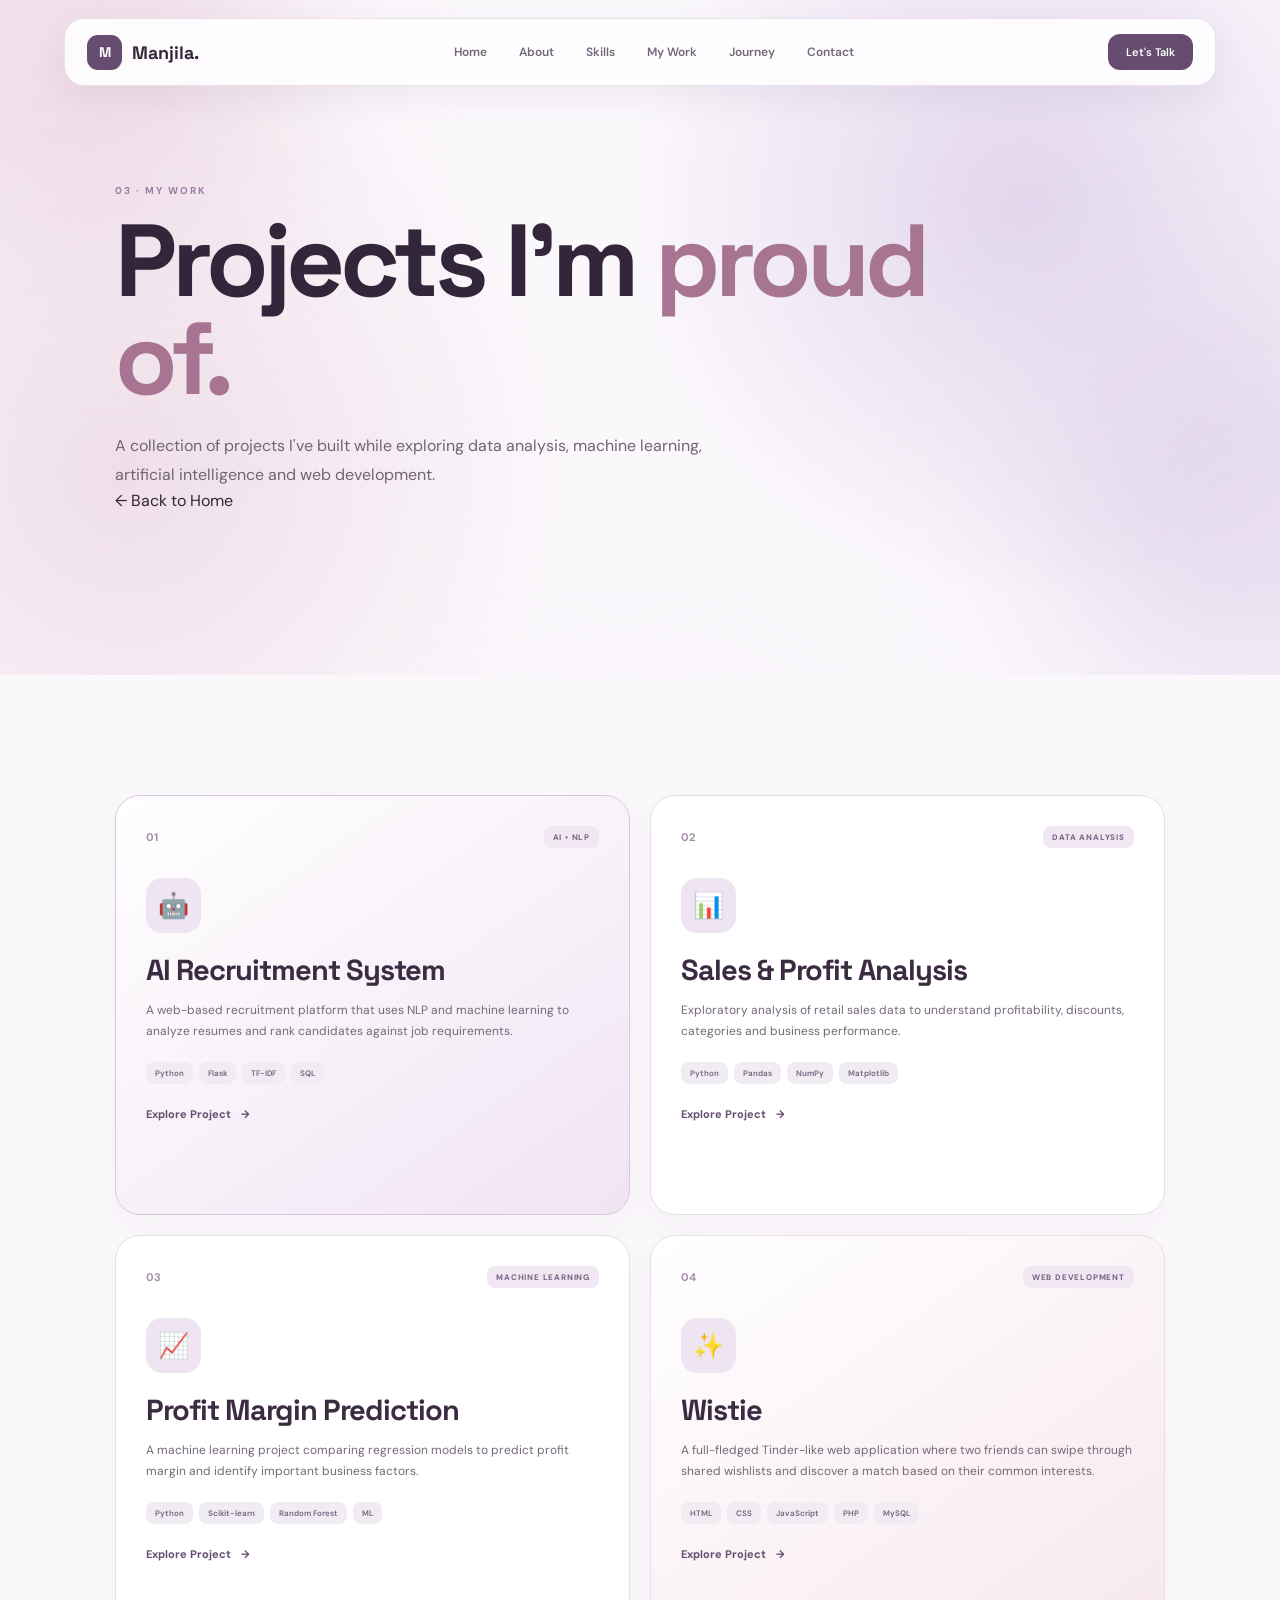
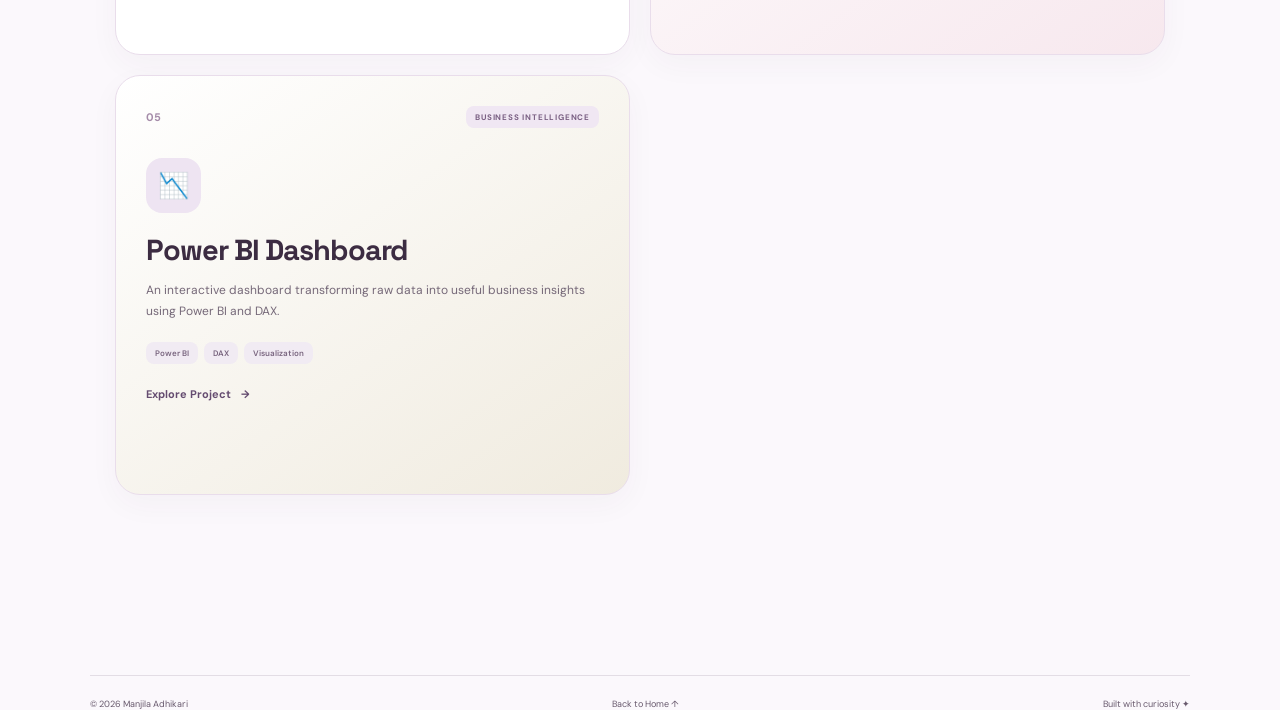
==== my_work.html @ d58685d9 "added skills page" ====
<!DOCTYPE html>
<html lang="en">

<head>

    <meta charset="UTF-8">

    <meta name="viewport"
          content="width=device-width, initial-scale=1.0">

    <meta name="description"
          content="Manjila Adhikari — Projects and Work">

    <title>My Work | Manjila Adhikari</title>


    <!-- GOOGLE FONTS -->

    <link rel="preconnect"
          href="https://fonts.googleapis.com">

    <link rel="preconnect"
          href="https://fonts.gstatic.com"
          crossorigin>

    <link href="https://fonts.googleapis.com/css2?family=DM+Sans:wght@400;500;600;700&family=Space+Grotesk:wght@400;500;600;700&display=swap"
          rel="stylesheet">


    <!-- YOUR EXISTING CSS -->

    <link rel="stylesheet"
          href="style.css">

</head>


<body>


<!-- =====================================================
     BACKGROUND
===================================================== -->

<div class="background">

    <div class="gradient-circle circle-one"></div>

    <div class="gradient-circle circle-two"></div>

    <div class="gradient-circle circle-three"></div>

</div>



<!-- =====================================================
     NAVIGATION
===================================================== -->

<header class="navbar">

    <a href="index.html"
       class="logo">

        <span class="logo-box">M</span>

        <span>Manjila.</span>

    </a>


    <nav class="nav-links">

        <a href="index.html">
            Home
        </a>

        <a href="index.html#about">
            About
        </a>

        <a href="index.html#skills">
            Skills
        </a>

        <a href="my_work.html"
           class="active">
            My Work
        </a>

        <a href="index.html#journey">
            Journey
        </a>

        <a href="index.html#contact">
            Contact
        </a>

    </nav>


    <a href="index.html#contact"
       class="nav-contact">

        Let's Talk

    </a>


    <button class="menu-button"
            id="menuButton">

        ☰

    </button>

</header>



<!-- =====================================================
     MOBILE NAVIGATION
===================================================== -->

<div class="mobile-navigation"
     id="mobileNavigation">

    <a href="index.html">
        Home
    </a>

    <a href="index.html#about">
        About
    </a>

    <a href="index.html#skills">
        Skills
    </a>

    <a href="my_work.html">
        My Work
    </a>

    <a href="index.html#journey">
        Journey
    </a>

    <a href="index.html#contact">
        Contact
    </a>

</div>



<!-- =====================================================
     WORK HERO
===================================================== -->

<section class="work-hero">

    <div class="work-hero-content">

        <span class="work-label">
            03 · MY WORK
        </span>


        <h1>

            Projects I'm
            <span>proud of.</span>

        </h1>


        <p>

            A collection of projects I've built while
            exploring data analysis, machine learning,
            artificial intelligence and web development.

        </p>


        <a href="index.html"
           class="back-home">

            ← Back to Home

        </a>

    </div>

</section>



<!-- =====================================================
     PROJECTS
===================================================== -->

<section class="section projects-section"
         id="projects">


    <div class="projects-grid">


        <!-- =================================================
             PROJECT 1
        ================================================== -->

        <article class="project-card featured">

            <div class="project-top">

                <span class="project-number">
                    01
                </span>

                <span class="project-type">
                    AI • NLP
                </span>

            </div>


            <div class="project-icon">
                🤖
            </div>


            <h3>
                AI Recruitment System
            </h3>


            <p>

                A web-based recruitment platform that
                uses NLP and machine learning to analyze
                resumes and rank candidates against
                job requirements.

            </p>


            <div class="project-tags">

                <span>Python</span>

                <span>Flask</span>

                <span>TF-IDF</span>

                <span>SQL</span>

            </div>


            <button class="project-button"
                    data-project="recruitment">

                Explore Project

                <span>→</span>

            </button>

        </article>



        <!-- =================================================
             PROJECT 2
        ================================================== -->

        <article class="project-card">

            <div class="project-top">

                <span class="project-number">
                    02
                </span>

                <span class="project-type">
                    DATA ANALYSIS
                </span>

            </div>


            <div class="project-icon">
                📊
            </div>


            <h3>
                Sales & Profit Analysis
            </h3>


            <p>

                Exploratory analysis of retail sales
                data to understand profitability,
                discounts, categories and business
                performance.

            </p>


            <div class="project-tags">

                <span>Python</span>

                <span>Pandas</span>

                <span>NumPy</span>

                <span>Matplotlib</span>

            </div>


            <button class="project-button"
                    data-project="sales">

                Explore Project

                <span>→</span>

            </button>

        </article>



        <!-- =================================================
             PROJECT 3
        ================================================== -->

        <article class="project-card">

            <div class="project-top">

                <span class="project-number">
                    03
                </span>

                <span class="project-type">
                    MACHINE LEARNING
                </span>

            </div>


            <div class="project-icon">
                📈
            </div>


            <h3>
                Profit Margin Prediction
            </h3>


            <p>

                A machine learning project comparing
                regression models to predict profit margin
                and identify important business factors.

            </p>


            <div class="project-tags">

                <span>Python</span>

                <span>Scikit-learn</span>

                <span>Random Forest</span>

                <span>ML</span>

            </div>


            <button class="project-button"
                    data-project="prediction">

                Explore Project

                <span>→</span>

            </button>

        </article>



        <!-- =================================================
             PROJECT 4
        ================================================== -->

        <article class="project-card wistie-card">

            <div class="project-top">

                <span class="project-number">
                    04
                </span>

                <span class="project-type">
                    WEB DEVELOPMENT
                </span>

            </div>


            <div class="project-icon">
                ✨
            </div>


            <h3>
                Wistie
            </h3>


            <p>

                A full-fledged Tinder-like web application
                where two friends can swipe through shared
                wishlists and discover a match based on
                their common interests.

            </p>


            <div class="project-tags">

                <span>HTML</span>

                <span>CSS</span>

                <span>JavaScript</span>

                <span>PHP</span>

                <span>MySQL</span>

            </div>


            <button class="project-button"
                    data-project="wistie">

                Explore Project

                <span>→</span>

            </button>

        </article>



        <!-- =================================================
             PROJECT 5
        ================================================== -->

        <article class="project-card powerbi-card">

            <div class="project-top">

                <span class="project-number">
                    05
                </span>

                <span class="project-type">
                    BUSINESS INTELLIGENCE
                </span>

            </div>


            <div class="project-icon">
                📉
            </div>


            <h3>
                Power BI Dashboard
            </h3>


            <p>

                An interactive dashboard transforming
                raw data into useful business insights
                using Power BI and DAX.

            </p>


            <div class="project-tags">

                <span>Power BI</span>

                <span>DAX</span>

                <span>Visualization</span>

            </div>


            <button class="project-button"
                    data-project="powerbi">

                Explore Project

                <span>→</span>

            </button>

        </article>


    </div>

</section>



<!-- =====================================================
     PROJECT MODAL
===================================================== -->

<div class="modal"
     id="projectModal">


    <div class="modal-window">


        <button class="modal-close"
                id="modalClose">

            ×

        </button>


        <span class="modal-category"
              id="modalCategory">

            PROJECT

        </span>


        <h2 id="modalTitle">

            Project Title

        </h2>


        <p id="modalDescription">

            Project description.

        </p>


        <div class="modal-details"
             id="modalDetails">

        </div>


    </div>

</div>



<!-- =====================================================
     FOOTER
===================================================== -->

<footer class="work-footer">

    <span>
        © 2026 Manjila Adhikari
    </span>

    <a href="index.html">
        Back to Home ↑
    </a>

    <span>
        Built with curiosity ✦
    </span>

</footer>



<!-- =====================================================
     JAVASCRIPT
===================================================== -->

<script src="script.js"></script>

</body>

</html>
---- style.css ----
/* =====================================================
   RESET
===================================================== */

* {
    margin: 0;
    padding: 0;
    box-sizing: border-box;
}

html {
    scroll-behavior: smooth;
}

body {
    font-family: "DM Sans", sans-serif;
    background: #fbf8fc;
    color: #33263a;
    overflow-x: hidden;
}

a {
    text-decoration: none;
    color: inherit;
}

button {
    font-family: inherit;
}



/* =====================================================
   COLOR SYSTEM

   Deep Plum     #33263A
   Plum          #654C70
   Lilac         #B9A0CE
   Rose Quartz   #D9A8BA
   Dusty Rose    #C88FA6
   Lavender      #EAE0F2
   Cream         #FBF8FC
===================================================== */



/* =====================================================
   BACKGROUND
===================================================== */

.background {
    position: fixed;
    inset: 0;

    overflow: hidden;

    pointer-events: none;

    z-index: -1;
}

.gradient-circle {
    position: absolute;

    border-radius: 50%;

    filter: blur(90px);

    opacity: 0.45;
}

.circle-one {
    width: 420px;
    height: 420px;

    background: #e3bfd0;

    top: -180px;
    left: -130px;
}

.circle-two {
    width: 380px;
    height: 380px;

    background: #cdb9df;

    right: -150px;
    top: 35%;
}

.circle-three {
    width: 350px;
    height: 350px;

    background: #eadcf0;

    left: 35%;
    bottom: -200px;
}



/* =====================================================
   NAVBAR
===================================================== */

.navbar {
    position: fixed;

    top: 18px;
    left: 5%;

    width: 90%;
    height: 68px;

    display: flex;

    align-items: center;

    justify-content: space-between;

    padding: 0 22px;

    background: rgba(255,255,255,0.86);

    backdrop-filter: blur(18px);

    border: 1px solid #eadfeb;

    border-radius: 20px;

    z-index: 1000;

    box-shadow:
        0 12px 35px rgba(70,45,80,0.07);
}

.logo {
    display: flex;

    align-items: center;

    gap: 10px;

    font-family: "Space Grotesk", sans-serif;

    font-size: 18px;

    font-weight: 700;
}

.logo-box {
    width: 35px;
    height: 35px;

    display: flex;

    align-items: center;
    justify-content: center;

    background: #654C70;

    color: white;

    border-radius: 11px;

    font-size: 14px;
}

.nav-links {
    display: flex;

    gap: 32px;
}

.nav-links a {
    font-size: 12px;

    font-weight: 600;

    color: #75677a;

    transition: 0.25s;
}

.nav-links a:hover {
    color: #654C70;
}

.nav-contact {
    background: #654C70;

    color: white;

    padding: 11px 18px;

    border-radius: 12px;

    font-size: 11px;

    font-weight: 600;

    transition: 0.25s;
}

.nav-contact:hover {
    background: #4f3a58;

    transform: translateY(-2px);
}

.menu-button {
    display: none;

    border: none;

    background: none;

    font-size: 24px;

    color: #33263a;
}



/* =====================================================
   MOBILE NAV
===================================================== */

.mobile-navigation {
    display: none;
}



/* =====================================================
   HERO
===================================================== */

.hero {
    min-height: 100vh;

    padding: 145px 9% 80px;

    display: grid;

    grid-template-columns: 1fr 0.85fr;

    align-items: center;

    gap: 70px;
}

.hero-text {
    max-width: 680px;
}

.status {
    display: inline-flex;

    align-items: center;

    gap: 9px;

    background: white;

    border: 1px solid #eadfeb;

    padding: 8px 13px;

    border-radius: 30px;

    font-size: 10px;

    font-weight: 600;

    color: #765c7d;

    margin-bottom: 22px;
}

.status-dot {
    width: 7px;
    height: 7px;

    border-radius: 50%;

    background: #9c6fa2;
}

.intro {
    font-size: 20px;

    color: #765c7d;

    margin-bottom: 5px;
}

.hero h1 {
    font-family: "Space Grotesk", sans-serif;

    font-size: clamp(70px, 8vw, 115px);

    line-height: 0.9;

    letter-spacing: -6px;

    color: #33263a;
}

.hero h1 span {
    color: #a77491;
}

.hero h2 {
    font-size: clamp(23px, 3vw, 34px);

    margin-top: 25px;

    color: #654C70;
}

.hero-description {
    max-width: 590px;

    margin-top: 18px;

    color: #706275;

    font-size: 15px;

    line-height: 1.8;
}

.hero-description strong {
    color: #5d4765;
}

.hero-buttons {
    display: flex;

    gap: 12px;

    margin-top: 28px;
}

.button {
    padding: 14px 20px;

    border-radius: 13px;

    font-size: 12px;

    font-weight: 700;

    transition: 0.3s;
}

.button.primary {
    background: #654C70;

    color: white;

    box-shadow:
        0 12px 25px rgba(101,76,112,0.2);
}

.button.primary:hover {
    background: #4f3a58;

    transform: translateY(-3px);
}

.button.primary span {
    margin-left: 12px;
}

.button.secondary {
    background: white;

    color: #654C70;

    border: 1px solid #dfd2e5;
}

.button.secondary:hover {
    border-color: #a98db5;

    transform: translateY(-3px);
}

.tech-tags {
    display: flex;

    flex-wrap: wrap;

    gap: 7px;

    margin-top: 28px;
}

.tech-tags span {
    padding: 7px 10px;

    background: #eee5f3;

    color: #725a7a;

    border-radius: 20px;

    font-size: 9px;

    font-weight: 600;
}



/* =====================================================
   LARGE PROFILE PHOTO
===================================================== */

.hero-image-area {
    position: relative;

    display: flex;

    justify-content: center;

    align-items: center;

    min-height: 570px;
}

.image-back-shape {
    position: absolute;

    width: 410px;
    height: 500px;

    background:
        linear-gradient(
            145deg,
            #dfb7c8,
            #cdb9df
        );

    border-radius: 45% 45% 40% 40%;

    transform: rotate(7deg);

    opacity: 0.8;
}

.image-frame {
    position: relative;

    width: 390px;
    height: 500px;

    padding: 10px;

    background: white;

    border-radius: 35px;

    box-shadow:
        0 30px 70px rgba(70,45,80,0.18);

    transform: rotate(-2deg);

    transition: 0.4s;
}

.image-frame:hover {
    transform: rotate(0deg) translateY(-8px);
}

.profile-image {
    width: 100%;
    height: 100%;

    object-fit: cover;

    object-position: center;

    display: block;

    border-radius: 27px;
}

.image-info {
    position: absolute;

    left: 28px;
    right: 28px;

    bottom: 28px;

    display: flex;

    justify-content: space-between;

    padding: 15px 18px;

    background: rgba(255,255,255,0.91);

    backdrop-filter: blur(12px);

    border-radius: 17px;

    box-shadow:
        0 10px 30px rgba(70,45,80,0.1);
}

.image-info div {
    display: flex;

    flex-direction: column;

    gap: 4px;
}

.image-info small {
    font-size: 7px;

    letter-spacing: 1px;

    color: #96869b;
}

.image-info strong {
    font-size: 11px;

    color: #45354b;
}

.floating-box {
    position: absolute;

    padding: 14px 17px;

    background: white;

    border: 1px solid #eadfeb;

    border-radius: 15px;

    box-shadow:
        0 15px 35px rgba(70,45,80,0.1);

    display: flex;

    flex-direction: column;

    gap: 4px;

    z-index: 5;
}

.floating-box span {
    font-size: 7px;

    letter-spacing: 1px;

    text-transform: uppercase;

    color: #998b9d;
}

.floating-box strong {
    font-size: 11px;

    color: #654C70;
}

.learning-box {
    left: -25px;
    top: 19%;
}

.python-box {
    right: -25px;
    bottom: 18%;
}



/* =====================================================
   SECTIONS
===================================================== */

.section {
    padding: 120px 9%;
}

.about-section {
    background: rgba(255,255,255,0.7);
}

.section-title {
    display: flex;

    gap: 20px;

    margin-bottom: 60px;
}

.section-number {
    width: 40px;
    height: 40px;

    flex-shrink: 0;

    display: flex;

    align-items: center;
    justify-content: center;

    background: #e7d9ee;

    color: #654C70;

    border-radius: 12px;

    font-size: 10px;

    font-weight: 700;
}

.section-title p {
    color: #9b7ca2;

    font-size: 9px;

    letter-spacing: 2px;

    margin-bottom: 8px;
}

.section-title h2 {
    font-family: "Space Grotesk", sans-serif;

    font-size: clamp(42px,5vw,67px);

    letter-spacing: -3px;

    line-height: 1;
}

.section-title h2 span {
    color: #a77491;
}



/* =====================================================
   ABOUT
===================================================== */

.about-grid {
    display: grid;

    grid-template-columns: 1.5fr 0.8fr;

    gap: 80px;

    align-items: center;
}

.about-text p {
    color: #716474;

    font-size: 15px;

    line-height: 1.9;

    margin-bottom: 20px;
}

.about-text .big-paragraph {
    font-size: 22px;

    line-height: 1.65;

    color: #49364f;
}

.about-text strong {
    color: #654C70;
}

.interest-card {
    padding: 32px;

    background: white;

    border: 1px solid #eadfeb;

    border-radius: 25px;

    box-shadow:
        0 18px 45px rgba(70,45,80,0.06);
}

.interest-icon {
    width: 45px;
    height: 45px;

    display: flex;

    align-items: center;
    justify-content: center;

    background: #eadff1;

    color: #654C70;

    border-radius: 14px;

    margin-bottom: 18px;
}

.interest-card h3 {
    font-family: "Space Grotesk", sans-serif;

    font-size: 21px;

    margin-bottom: 18px;
}

.interest-list div {
    padding: 10px 0;

    border-bottom: 1px solid #f0eaf2;

    color: #716474;

    font-size: 12px;
}



/* =====================================================
   SKILLS
===================================================== */

.skills-section {
    background: #f5eef8;
}

.skills-grid {
    display: grid;

    grid-template-columns: repeat(4,1fr);

    gap: 18px;
}

.skill-card {
    background: white;

    border: 1px solid #eadfeb;

    padding: 28px;

    border-radius: 22px;

    transition: 0.3s;
}

.skill-card:hover {
    transform: translateY(-7px);

    border-color: #c6accf;

    box-shadow:
        0 20px 40px rgba(70,45,80,0.1);
}

.skill-icon {
    width: 48px;
    height: 48px;

    display: flex;

    align-items: center;
    justify-content: center;

    border-radius: 14px;

    font-size: 21px;

    margin-bottom: 22px;
}

.skill-icon.python {
    background: #eee0ed;
}

.skill-icon.sql {
    background: #e4dff1;
}

.skill-icon.data {
    background: #f1e1e5;
}

.skill-icon.ml {
    background: #e1e5f2;
}

.skill-icon.powerbi {
    background: #f2e6d5;
}

.skill-icon.flask {
    background: #e3e0e7;
}

.skill-icon.pandas {
    background: #e4e4f1;
}

.skill-icon.github {
    background: #e9dfe9;
}

.skill-card h3 {
    font-family: "Space Grotesk", sans-serif;

    font-size: 19px;

    margin-bottom: 9px;
}

.skill-card p {
    color: #807283;

    font-size: 11px;

    line-height: 1.7;
}



/* =====================================================
   PROJECTS
===================================================== */

.projects-section {
    background: #fbf8fc;
}

.projects-description {
    max-width: 650px;

    color: #766879;

    font-size: 14px;

    line-height: 1.8;

    margin-top: -30px;

    margin-bottom: 45px;
}

.projects-grid {
    display: grid;

    grid-template-columns: repeat(2,1fr);

    gap: 20px;
}

.project-card {
    position: relative;

    min-height: 420px;

    padding: 30px;

    background: white;

    border: 1px solid #e9ddeb;

    border-radius: 25px;

    overflow: hidden;

    transition: 0.35s;

    box-shadow:
        0 10px 30px rgba(70,45,80,0.04);
}

.project-card:hover {
    transform: translateY(-7px);

    box-shadow:
        0 25px 50px rgba(70,45,80,0.1);
}

.project-card.featured {
    background:
        linear-gradient(
            145deg,
            #ffffff,
            #f0e4f3
        );

    border-color: #d9c6df;
}

.project-card.wistie-card {
    background:
        linear-gradient(
            145deg,
            #ffffff,
            #f7e8ee
        );
}

.project-card.powerbi-card {
    background:
        linear-gradient(
            145deg,
            #ffffff,
            #f0ebdf
        );
}

.project-top {
    display: flex;

    justify-content: space-between;

    align-items: center;

    margin-bottom: 30px;
}

.project-number {
    font-size: 11px;

    font-weight: 700;

    color: #a58ca9;
}

.project-type {
    padding: 6px 9px;

    background: #f0e7f3;

    color: #795f82;

    border-radius: 8px;

    font-size: 8px;

    font-weight: 700;

    letter-spacing: 0.8px;
}

.project-icon {
    width: 55px;
    height: 55px;

    display: flex;

    align-items: center;
    justify-content: center;

    background: #eee4f2;

    border-radius: 16px;

    font-size: 25px;

    margin-bottom: 18px;
}

.project-card h3 {
    font-family: "Space Grotesk", sans-serif;

    font-size: 29px;

    letter-spacing: -1px;

    margin-bottom: 12px;

    color: #3c2c42;
}

.project-card p {
    color: #756878;

    font-size: 12px;

    line-height: 1.75;

    max-width: 520px;
}

.project-tags {
    display: flex;

    flex-wrap: wrap;

    gap: 6px;

    margin-top: 20px;
}

.project-tags span {
    padding: 6px 9px;

    background: #f1ebf3;

    color: #78647e;

    border-radius: 8px;

    font-size: 8px;

    font-weight: 600;
}

.project-button {
    display: inline-flex;

    align-items: center;

    gap: 10px;

    margin-top: 23px;

    border: none;

    background: transparent;

    color: #654C70;

    font-size: 11px;

    font-weight: 700;

    padding: 0;
}

.project-button span {
    transition: 0.25s;
}

.project-button:hover span {
    transform: translateX(5px);
}



/* =====================================================
   JOURNEY
===================================================== */

.journey-section {
    background: white;
}

.timeline {
    max-width: 850px;

    margin: auto;
}

.timeline-item {
    display: grid;

    grid-template-columns: 60px 1fr;

    gap: 25px;

    padding: 30px 0;

    border-bottom: 1px solid #eee6ef;
}

.timeline-number {
    width: 45px;
    height: 45px;

    display: flex;

    align-items: center;
    justify-content: center;

    background: #eadff0;

    color: #654C70;

    border-radius: 14px;

    font-size: 10px;

    font-weight: 700;
}

.timeline-item span {
    color: #9a7ba2;

    font-size: 8px;

    letter-spacing: 2px;
}

.timeline-item h3 {
    font-family: "Space Grotesk", sans-serif;

    font-size: 24px;

    margin: 8px 0;
}

.timeline-item p {
    max-width: 650px;

    color: #7a6d7d;

    font-size: 12px;

    line-height: 1.7;
}



/* =====================================================
   CONTACT
===================================================== */

.contact-section {
    padding: 110px 9% 30px;

    background:
        linear-gradient(
            135deg,
            #dcb9c9,
            #cdb9df
        );
}

.contact-container {
    max-width: 900px;

    margin: auto;

    padding: 70px 40px;

    text-align: center;

    background: rgba(255,255,255,0.63);

    backdrop-filter: blur(15px);

    border-radius: 35px;

    border: 1px solid rgba(255,255,255,0.7);

    box-shadow:
        0 30px 70px rgba(70,45,80,0.12);
}

.contact-label {
    color: #76577f;

    font-size: 9px;

    letter-spacing: 2px;

    font-weight: 700;
}

.contact-container h2 {
    font-family: "Space Grotesk", sans-serif;

    font-size: clamp(42px,6vw,72px);

    line-height: 1;

    letter-spacing: -3px;

    margin-top: 15px;
}

.contact-container h2 span {
    color: #8c6380;
}

.contact-container > p {
    max-width: 500px;

    margin: 22px auto 0;

    color: #695c6e;

    font-size: 13px;

    line-height: 1.8;
}

.social-links {
    max-width: 650px;

    margin: 38px auto 0;

    display: grid;

    grid-template-columns: repeat(3,1fr);

    gap: 10px;
}

.social-link {
    display: flex;

    align-items: center;

    gap: 10px;

    padding: 15px;

    background: white;

    border: 1px solid #e6dbe9;

    border-radius: 16px;

    text-align: left;

    transition: 0.3s;
}

.social-link:hover {
    transform: translateY(-5px);

    border-color: #b99ac3;
}

.social-icon {
    width: 35px;
    height: 35px;

    flex-shrink: 0;

    display: flex;

    align-items: center;
    justify-content: center;

    background: #eee3f2;

    color: #654C70;

    border-radius: 10px;

    font-weight: 700;

    font-size: 11px;
}

.social-link div:nth-child(2) {
    flex: 1;
}

.social-link small {
    display: block;

    font-size: 7px;

    letter-spacing: 1px;

    color: #9b899f;

    margin-bottom: 3px;
}

.social-link strong {
    font-size: 10px;

    color: #4b3a50;
}

footer {
    max-width: 1100px;

    margin: 60px auto 0;

    padding-top: 22px;

    border-top: 1px solid rgba(70,45,80,0.13);

    display: flex;

    justify-content: space-between;

    color: #68596d;

    font-size: 9px;
}



/* =====================================================
   PROJECT MODAL
===================================================== */

.modal {
    position: fixed;

    inset: 0;

    display: flex;

    align-items: center;

    justify-content: center;

    padding: 20px;

    background: rgba(42,31,47,0.52);

    backdrop-filter: blur(8px);

    z-index: 2000;

    opacity: 0;

    visibility: hidden;

    transition: 0.3s;
}

.modal.active {
    opacity: 1;

    visibility: visible;
}

.modal-window {
    position: relative;

    width: min(700px,100%);

    max-height: 85vh;

    overflow-y: auto;

    padding: 45px;

    background: #fff;

    border-radius: 28px;

    box-shadow:
        0 30px 80px rgba(30,20,35,0.25);

    transform: translateY(25px);

    transition: 0.35s;
}

.modal.active .modal-window {
    transform: translateY(0);
}

.modal-close {
    position: absolute;

    right: 20px;
    top: 20px;

    width: 38px;
    height: 38px;

    border: none;

    border-radius: 50%;

    background: #eee3f2;

    color: #654C70;

    font-size: 21px;
}

.modal-category {
    color: #9b7ba2;

    font-size: 9px;

    letter-spacing: 2px;

    font-weight: 700;
}

.modal-window h2 {
    font-family: "Space Grotesk", sans-serif;

    font-size: 42px;

    color: #3b2b41;

    margin: 10px 0 15px;
}

.modal-window > p {
    color: #716374;

    font-size: 14px;

    line-height: 1.8;
}

.modal-details {
    margin-top: 25px;

    padding: 22px;

    background: #f5eef8;

    border-radius: 16px;

    color: #635468;

    font-size: 13px;

    line-height: 1.8;
}



/* =====================================================
   RESPONSIVE
===================================================== */

@media (max-width: 950px) {

    .nav-links,
    .nav-contact {
        display: none;
    }

    .menu-button {
        display: block;
    }

    .mobile-navigation {
        position: fixed;

        top: 100px;

        left: 5%;

        width: 90%;

        padding: 25px;

        background: white;

        border-radius: 20px;

        box-shadow:
            0 20px 50px rgba(70,45,80,0.15);

        z-index: 999;

        flex-direction: column;

        gap: 18px;
    }

    .mobile-navigation.active {
        display: flex;
    }

    .mobile-navigation a {
        color: #654C70;

        font-weight: 600;
    }

    .hero {
        grid-template-columns: 1fr;

        text-align: center;

        padding-top: 130px;
    }

    .hero-text {
        margin: auto;
    }

    .hero-buttons,
    .tech-tags {
        justify-content: center;
    }

    .hero-image-area {
        margin-top: 25px;
    }

    .about-grid {
        grid-template-columns: 1fr;
    }

    .skills-grid {
        grid-template-columns: repeat(2,1fr);
    }

    .social-links {
        grid-template-columns: 1fr;
    }

    footer {
        flex-direction: column;

        align-items: center;

        gap: 10px;
    }

}


@media (max-width: 600px) {

    .navbar {
        left: 3%;

        width: 94%;
    }

    .hero {
        padding-left: 6%;

        padding-right: 6%;
    }

    .hero h1 {
        font-size: 65px;

        letter-spacing: -4px;
    }

    .hero-buttons {
        flex-direction: column;
    }

    .section {
        padding: 90px 6%;
    }

    .section-title h2 {
        font-size: 42px;
    }

    .skills-grid,
    .projects-grid {
        grid-template-columns: 1fr;
    }

    .image-frame {
        width: 320px;

        height: 420px;
    }

    .image-back-shape {
        width: 330px;

        height: 420px;
    }

    .learning-box {
        left: -5px;
    }

    .python-box {
        right: -5px;
    }

    .modal-window {
        padding: 30px 25px;
    }

    .modal-window h2 {
        font-size: 34px;
    }

}
/* =====================================================
   ADDITIONAL TOOLS
===================================================== */

.additional-tools {
    margin-top: 45px;

    padding: 25px 28px;

    background: rgba(255, 255, 255, 0.72);

    border: 1px solid #e5d9e9;

    border-radius: 20px;

    display: flex;

    align-items: center;

    gap: 25px;

    flex-wrap: wrap;
}

.tools-label {
    font-size: 9px;

    letter-spacing: 1.8px;

    font-weight: 700;

    color: #8e7195;

    white-space: nowrap;
}

.tools-list {
    display: flex;

    flex-wrap: wrap;

    gap: 8px;
}

.tools-list span {
    padding: 8px 12px;

    background: #f0e7f3;

    color: #6f5976;

    border-radius: 9px;

    font-size: 9px;

    font-weight: 600;

    transition: 0.25s;
}

.tools-list span:hover {
    background: #e4d4e9;

    transform: translateY(-2px);
}

/* =====================================================
   MOBILE MENU
===================================================== */

const menuButton =
    document.getElementById("menuButton");

const mobileNavigation =
    document.getElementById("mobileNavigation");


menuButton.addEventListener("click", () => {

    mobileNavigation.classList.toggle("active");

});


document
    .querySelectorAll(".mobile-navigation a")
    .forEach(link => {

        link.addEventListener("click", () => {

            mobileNavigation.classList.remove("active");

        });

    });



/* =====================================================
   PROJECT INFORMATION
===================================================== */

const projects = {

    recruitment: {

        category: "AI • NLP • WEB APPLICATION",

        title: "AI Recruitment System",

        description:
            "A web-based recruitment platform that helps recruiters analyze resumes and identify candidates who best match a job description.",

        details:
            "The system uses TF-IDF and cosine similarity for resume-job matching, combined with skill and experience scoring. The final score combines these signals to rank candidates. The platform includes recruiter, candidate and admin functionality and uses Python, Flask, SQL and frontend technologies."

    },


    sales: {

        category: "DATA ANALYSIS",

        title: "Sales & Profit Analysis",

        description:
            "An exploratory data analysis project using retail sales data to understand sales, profit, discounts and business performance.",

        details:
            "The analysis explores relationships between sales, profit, discounts, product categories and other variables using Python, Pandas, NumPy, Matplotlib and Seaborn. The goal is to turn raw business data into understandable insights."

    },


    prediction: {

        category: "MACHINE LEARNING",

        title: "Profit Margin Prediction",

        description:
            "A machine learning project focused on predicting profit margin and comparing regression models.",

        details:
            "The project compares Linear Regression and Random Forest Regression models. The workflow includes feature preparation, model training and evaluation using R² and MAE. The analysis also explores which variables have the greatest influence on profit margin."

    },


    wistie: {

        category: "WEB DEVELOPMENT",

        title: "Wistie",

        description:
            "A web development project focused on creating an engaging and user-friendly digital experience.",

        details:
            "Wistie demonstrates a full fledged tinder-like website where 2 friends can swipe on each other based on their shared wishlists and find their match using HTML, CSS. MySQL, PHP and JavaScript, with an emphasis on creating an interactive and visually engaging web experience."

    },


    powerbi: {

        category: "BUSINESS INTELLIGENCE",

        title: "Power BI Dashboard",

        description:
            "An interactive dashboard that transforms raw data into useful visual insights.",

        details:
            "The dashboard demonstrates data cleaning, visualization and business intelligence using Power BI and DAX measures. It focuses on presenting important metrics in an accessible and interactive way."

    }

};



/* =====================================================
   PROJECT MODAL
===================================================== */

const projectButtons =
    document.querySelectorAll(".project-button");

const modal =
    document.getElementById("projectModal");

const modalClose =
    document.getElementById("modalClose");

const modalCategory =
    document.getElementById("modalCategory");

const modalTitle =
    document.getElementById("modalTitle");

const modalDescription =
    document.getElementById("modalDescription");

const modalDetails =
    document.getElementById("modalDetails");



projectButtons.forEach(button => {

    button.addEventListener("click", () => {

        const project =
            projects[button.dataset.project];

        if (!project) return;


        modalCategory.textContent =
            project.category;

        modalTitle.textContent =
            project.title;

        modalDescription.textContent =
            project.description;

        modalDetails.textContent =
            project.details;


        modal.classList.add("active");


        document.body.style.overflow =
            "hidden";

    });

});



/* =====================================================
   CLOSE MODAL
===================================================== */

function closeModal() {

    modal.classList.remove("active");

    document.body.style.overflow = "";

}


modalClose.addEventListener(
    "click",
    closeModal
);


modal.addEventListener(
    "click",
    event => {

        if (event.target === modal) {

            closeModal();

        }

    }
);


document.addEventListener(
    "keydown",
    event => {

        if (event.key === "Escape") {

            closeModal();

        }

    }
);


/* =====================================================
   MY WORK PAGE
===================================================== */

.work-page {
    padding-top: 90px;
}


/* =====================================================
   WORK HERO
===================================================== */

.work-hero {
    min-height: 75vh;

    padding: 100px 9% 80px;

    display: flex;

    align-items: center;

    background:
        radial-gradient(
            circle at 80% 30%,
            rgba(205,185,223,0.55),
            transparent 35%
        ),
        radial-gradient(
            circle at 10% 70%,
            rgba(225,191,208,0.45),
            transparent 35%
        );
}


.work-hero-content {
    max-width: 900px;
}


.back-link {
    display: inline-flex;

    align-items: center;

    margin-bottom: 45px;

    padding: 9px 14px;

    background: white;

    border: 1px solid #eadfeb;

    border-radius: 12px;

    color: #654C70;

    font-size: 11px;

    font-weight: 700;

    transition: 0.25s;
}


.back-link:hover {
    transform: translateX(-4px);

    border-color: #c6accf;

    box-shadow:
        0 10px 25px rgba(70,45,80,0.08);
}


.work-label {
    display: block;

    color: #9b7ca2;

    font-size: 10px;

    font-weight: 700;

    letter-spacing: 2px;

    margin-bottom: 15px;
}


.work-hero h1 {
    font-family: "Space Grotesk", sans-serif;

    font-size: clamp(60px, 8vw, 105px);

    line-height: 0.95;

    letter-spacing: -5px;

    color: #33263a;
}


.work-hero h1 span {
    color: #a77491;
}


.work-hero-content > p {
    max-width: 650px;

    margin-top: 25px;

    color: #716474;

    font-size: 16px;

    line-height: 1.8;
}



/* =====================================================
   WORK STATS
===================================================== */

.work-stats {
    display: flex;

    gap: 12px;

    margin-top: 40px;
}


.work-stats div {
    min-width: 120px;

    padding: 18px;

    background: rgba(255,255,255,0.75);

    border: 1px solid #eadfeb;

    border-radius: 16px;

    display: flex;

    flex-direction: column;

    gap: 5px;

    transition: 0.25s;
}


.work-stats div:hover {
    transform: translateY(-4px);

    box-shadow:
        0 15px 30px rgba(70,45,80,0.08);
}


.work-stats strong {
    font-family: "Space Grotesk", sans-serif;

    font-size: 25px;

    color: #654C70;
}


.work-stats span {
    font-size: 9px;

    color: #8b7a8f;

    text-transform: uppercase;

    letter-spacing: 0.8px;
}



/* =====================================================
   WORK PROJECTS
===================================================== */

.work-projects {
    padding: 110px 9%;

    background: rgba(255,255,255,0.7);
}


.work-section-heading {
    margin-bottom: 50px;
}


.work-section-heading > span {
    display: block;

    color: #9b7ca2;

    font-size: 9px;

    font-weight: 700;

    letter-spacing: 2px;

    margin-bottom: 10px;
}


.work-section-heading h2 {
    font-family: "Space Grotesk", sans-serif;

    font-size: clamp(40px,5vw,65px);

    line-height: 1;

    letter-spacing: -3px;

    color: #33263a;
}


.work-section-heading h2 span {
    color: #a77491;
}


.work-project-grid {
    max-width: 1200px;

    margin: auto;
}


.work-project-grid .project-card {
    min-height: 450px;
}



/* =====================================================
   TECHNOLOGY SECTION
===================================================== */

.work-tools-section {
    padding: 110px 9%;

    background: #f5eef8;
}


.work-tools-section .additional-tools {
    max-width: 1200px;

    margin-left: auto;
    margin-right: auto;

    background: rgba(255,255,255,0.85);
}



/* =====================================================
   WORK CTA
===================================================== */

.work-cta {
    padding: 110px 9%;

    background:
        linear-gradient(
            135deg,
            #dcb9c9,
            #cdb9df
        );

    text-align: center;
}


.work-cta > div {
    max-width: 850px;

    margin: auto;

    padding: 65px 40px;

    background: rgba(255,255,255,0.6);

    backdrop-filter: blur(15px);

    border: 1px solid rgba(255,255,255,0.75);

    border-radius: 30px;

    box-shadow:
        0 25px 60px rgba(70,45,80,0.12);
}


.work-cta > div > span {
    color: #76577f;

    font-size: 9px;

    letter-spacing: 2px;

    font-weight: 700;
}


.work-cta h2 {
    font-family: "Space Grotesk", sans-serif;

    font-size: clamp(40px,6vw,70px);

    line-height: 1;

    letter-spacing: -3px;

    margin-top: 15px;
}


.work-cta h2 span {
    color: #8c6380;
}


.work-cta p {
    max-width: 500px;

    margin: 20px auto 28px;

    color: #695c6e;

    font-size: 13px;

    line-height: 1.8;
}


.work-cta .button {
    display: inline-flex;

    align-items: center;
}



/* =====================================================
   MY WORK RESPONSIVE
===================================================== */

@media (max-width: 950px) {

    .work-hero {
        padding-top: 90px;

        min-height: auto;
    }

}


@media (max-width: 600px) {

    .work-page {
        padding-top: 80px;
    }


    .work-hero {
        padding: 75px 6% 70px;
    }


    .work-hero h1 {
        font-size: 58px;

        letter-spacing: -4px;
    }


    .work-hero-content > p {
        font-size: 14px;
    }


    .work-stats {
        display: grid;

        grid-template-columns: repeat(3,1fr);

        gap: 7px;
    }


    .work-stats div {
        min-width: 0;

        padding: 13px 8px;
    }


    .work-stats strong {
        font-size: 20px;
    }


    .work-stats span {
        font-size: 7px;
    }


    .work-projects,
    .work-tools-section,
    .work-cta {
        padding-left: 6%;

        padding-right: 6%;
    }


    .work-section-heading h2 {
        font-size: 42px;
    }


    .work-cta > div {
        padding: 45px 25px;
    }


    .work-cta h2 {
        font-size: 42px;
    }

}
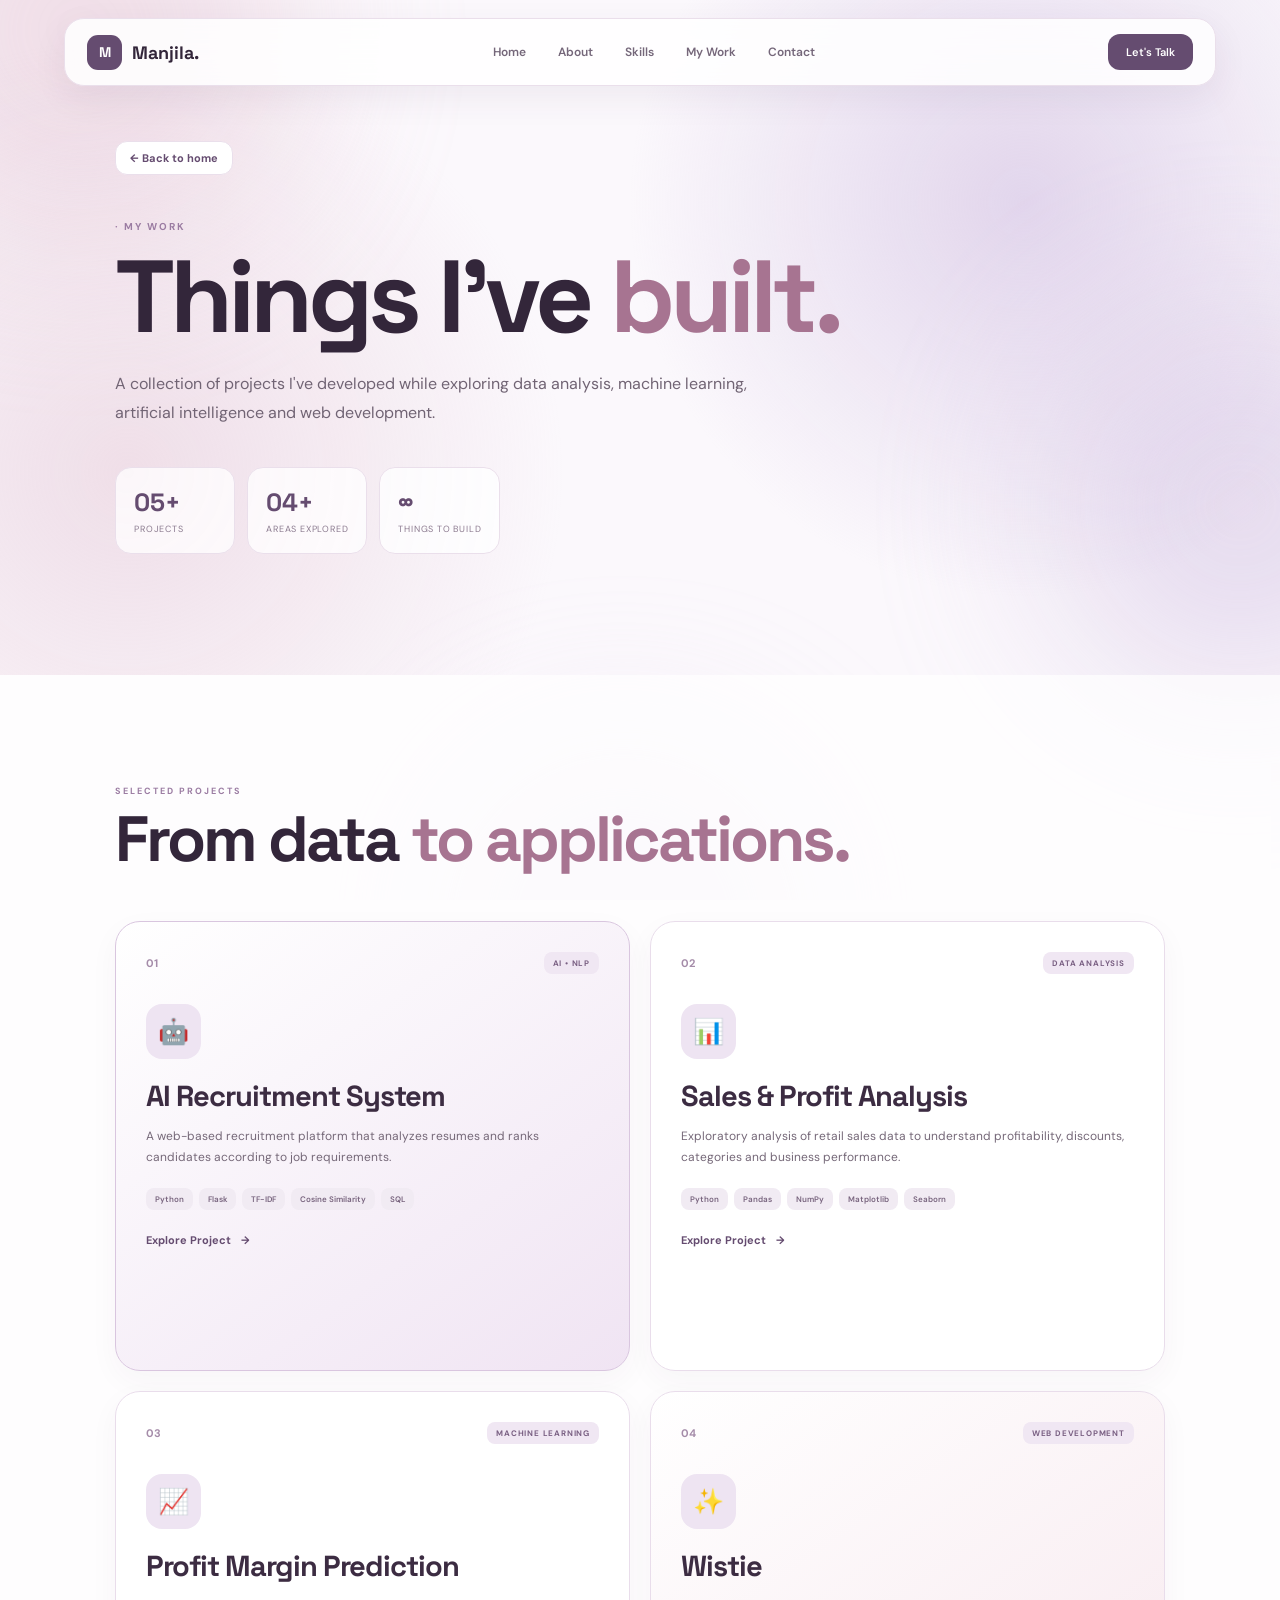
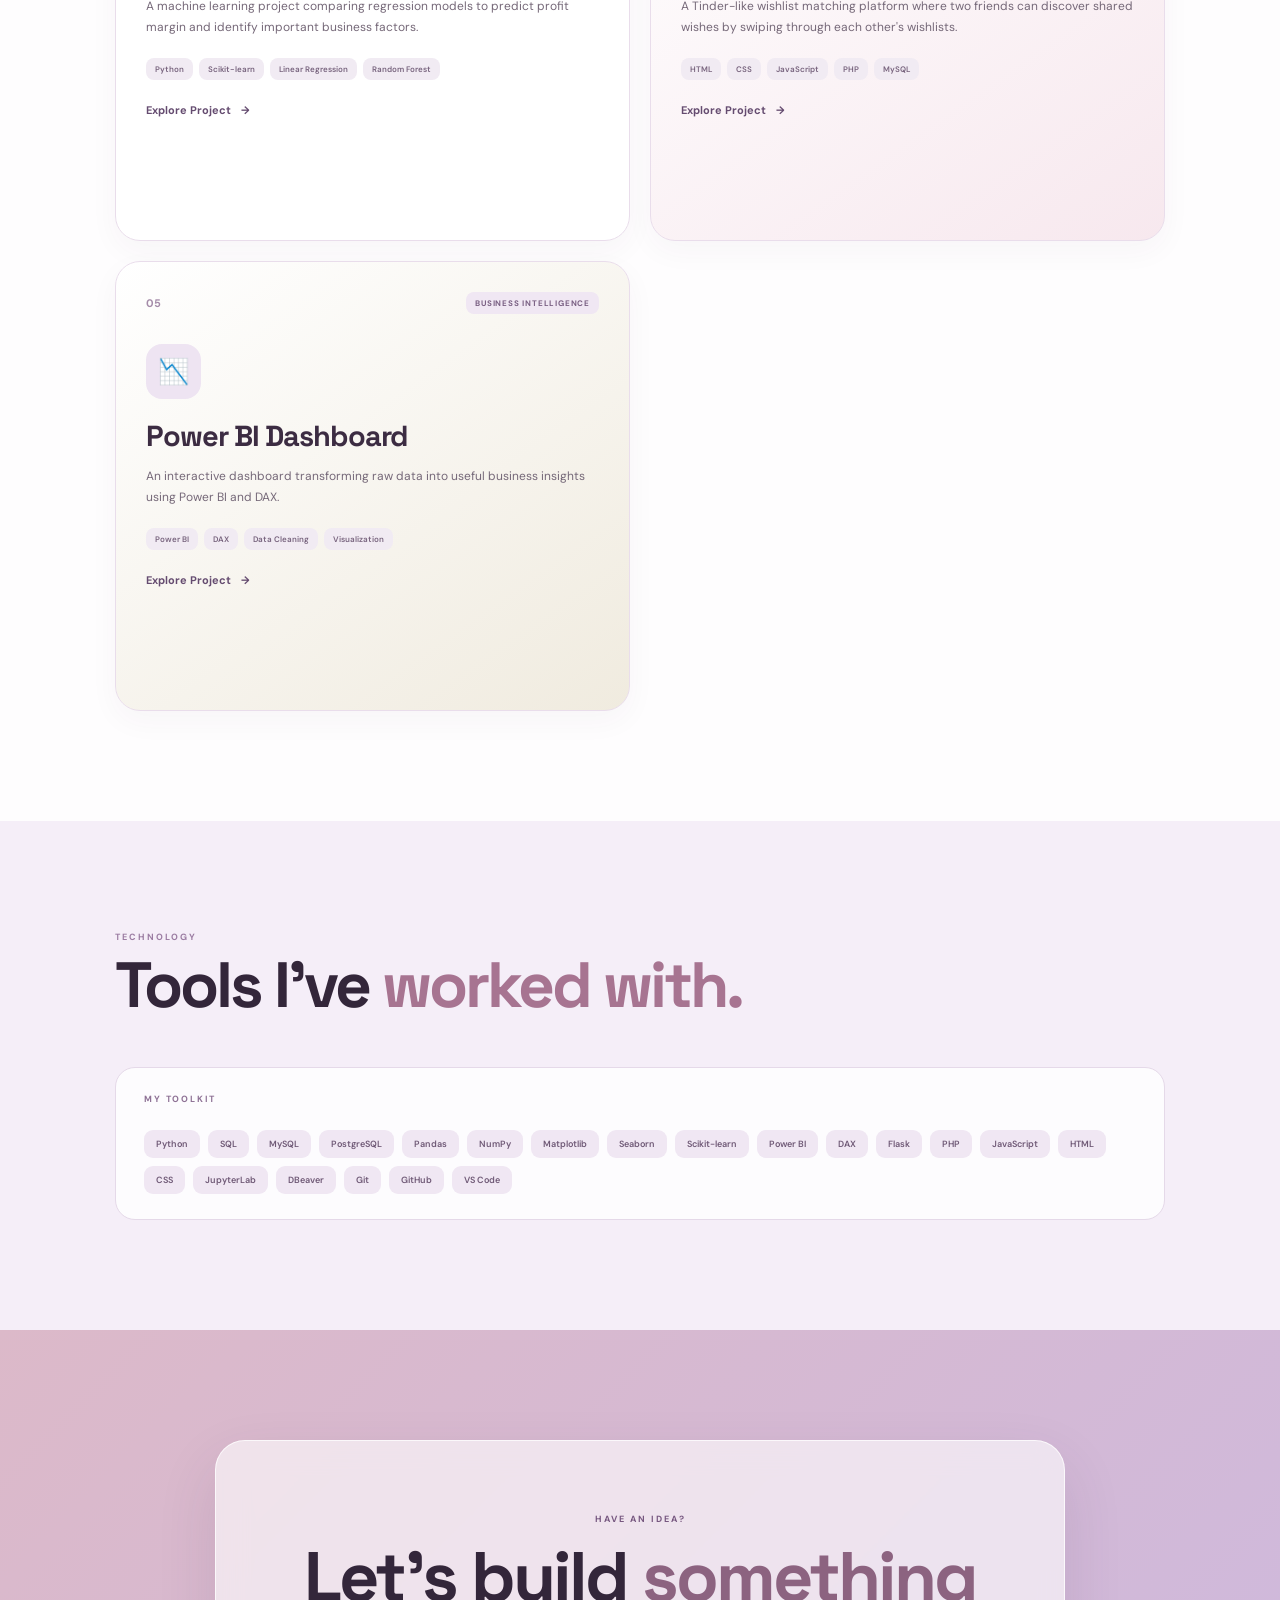
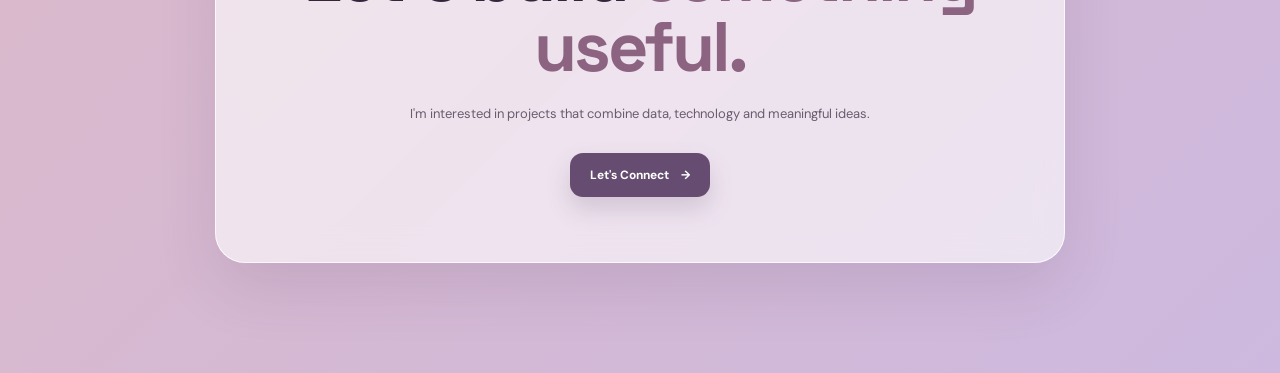
==== commit e49fe052: "made skills page responsive" ====
--- a/my_work.html
+++ b/my_work.html
@@ -27,7 +27,7 @@
           rel="stylesheet">
 
 
-    <!-- YOUR EXISTING CSS -->
+    <!-- MAIN CSS -->
 
     <link rel="stylesheet"
           href="style.css">
@@ -72,30 +72,15 @@
 
     <nav class="nav-links">
 
-        <a href="index.html">
-            Home
-        </a>
-
-        <a href="index.html#about">
-            About
-        </a>
-
-        <a href="index.html#skills">
-            Skills
-        </a>
-
-        <a href="my_work.html"
-           class="active">
-            My Work
-        </a>
-
-        <a href="index.html#journey">
-            Journey
-        </a>
-
-        <a href="index.html#contact">
-            Contact
-        </a>
+        <a href="index.html">Home</a>
+
+        <a href="index.html#about">About</a>
+
+        <a href="index.html#skills">Skills</a>
+
+        <a href="my_work.html">My Work</a>
+
+        <a href="index.html#contact">Contact</a>
 
     </nav>
 
@@ -142,10 +127,6 @@
         My Work
     </a>
 
-    <a href="index.html#journey">
-        Journey
-    </a>
-
     <a href="index.html#contact">
         Contact
     </a>
@@ -155,384 +136,587 @@
 
 
 <!-- =====================================================
-     WORK HERO
+     MY WORK HERO
 ===================================================== -->
 
-<section class="work-hero">
-
-    <div class="work-hero-content">
-
-        <span class="work-label">
-            03 · MY WORK
-        </span>
-
-
-        <h1>
-
-            Projects I'm
-            <span>proud of.</span>
-
-        </h1>
-
-
-        <p>
-
-            A collection of projects I've built while
-            exploring data analysis, machine learning,
-            artificial intelligence and web development.
-
-        </p>
-
-
-        <a href="index.html"
-           class="back-home">
-
-            ← Back to Home
-
-        </a>
-
-    </div>
-
-</section>
-
-
-
-<!-- =====================================================
-     PROJECTS
-===================================================== -->
-
-<section class="section projects-section"
-         id="projects">
-
-
-    <div class="projects-grid">
-
-
-        <!-- =================================================
-             PROJECT 1
-        ================================================== -->
-
-        <article class="project-card featured">
-
-            <div class="project-top">
-
-                <span class="project-number">
-                    01
-                </span>
-
-                <span class="project-type">
-                    AI • NLP
-                </span>
+<main class="work-page">
+
+
+    <section class="work-hero">
+
+
+        <div class="work-hero-content">
+
+
+            <a href="index.html"
+               class="back-link">
+
+                ← Back to home
+
+            </a>
+
+
+            <span class="work-label">
+
+                 · MY WORK
+
+            </span>
+
+
+            <h1>
+
+                Things I've
+                <span>built.</span>
+
+            </h1>
+
+
+            <p>
+
+                A collection of projects I've developed while
+                exploring data analysis, machine learning,
+                artificial intelligence and web development.
+
+            </p>
+
+
+            <div class="work-stats">
+
+                <div>
+
+                    <strong>05+</strong>
+
+                    <span>Projects</span>
+
+                </div>
+
+
+                <div>
+
+                    <strong>04+</strong>
+
+                    <span>Areas explored</span>
+
+                </div>
+
+
+                <div>
+
+                    <strong>∞</strong>
+
+                    <span>Things to build</span>
+
+                </div>
 
             </div>
 
 
-            <div class="project-icon">
-                🤖
+        </div>
+
+
+    </section>
+
+
+
+    <!-- =================================================
+         PROJECTS
+    ================================================= -->
+
+    <section class="work-projects">
+
+
+        <div class="work-section-heading">
+
+            <span>
+                SELECTED PROJECTS
+            </span>
+
+            <h2>
+                From data
+                <span>to applications.</span>
+            </h2>
+
+        </div>
+
+
+
+        <div class="projects-grid work-project-grid">
+
+
+
+            <!-- ==========================================
+                 PROJECT 1
+            =========================================== -->
+
+            <article class="project-card featured">
+
+
+                <div class="project-top">
+
+                    <span class="project-number">
+                        01
+                    </span>
+
+                    <span class="project-type">
+                        AI • NLP
+                    </span>
+
+                </div>
+
+
+                <div class="project-icon">
+                    🤖
+                </div>
+
+
+                <h3>
+                    AI Recruitment System
+                </h3>
+
+
+                <p>
+
+                    A web-based recruitment platform that
+                    analyzes resumes and ranks candidates
+                    according to job requirements.
+
+                </p>
+
+
+                <div class="project-tags">
+
+                    <span>Python</span>
+
+                    <span>Flask</span>
+
+                    <span>TF-IDF</span>
+
+                    <span>Cosine Similarity</span>
+
+                    <span>SQL</span>
+
+                </div>
+
+
+                <button class="project-button"
+                        data-project="recruitment">
+
+                    Explore Project
+
+                    <span>→</span>
+
+                </button>
+
+
+            </article>
+
+
+
+            <!-- ==========================================
+                 PROJECT 2
+            =========================================== -->
+
+            <article class="project-card">
+
+
+                <div class="project-top">
+
+                    <span class="project-number">
+                        02
+                    </span>
+
+                    <span class="project-type">
+                        DATA ANALYSIS
+                    </span>
+
+                </div>
+
+
+                <div class="project-icon">
+                    📊
+                </div>
+
+
+                <h3>
+                    Sales & Profit Analysis
+                </h3>
+
+
+                <p>
+
+                    Exploratory analysis of retail sales data
+                    to understand profitability, discounts,
+                    categories and business performance.
+
+                </p>
+
+
+                <div class="project-tags">
+
+                    <span>Python</span>
+
+                    <span>Pandas</span>
+
+                    <span>NumPy</span>
+
+                    <span>Matplotlib</span>
+
+                    <span>Seaborn</span>
+
+                </div>
+
+
+                <button class="project-button"
+                        data-project="sales">
+
+                    Explore Project
+
+                    <span>→</span>
+
+                </button>
+
+
+            </article>
+
+
+
+            <!-- ==========================================
+                 PROJECT 3
+            =========================================== -->
+
+            <article class="project-card">
+
+
+                <div class="project-top">
+
+                    <span class="project-number">
+                        03
+                    </span>
+
+                    <span class="project-type">
+                        MACHINE LEARNING
+                    </span>
+
+                </div>
+
+
+                <div class="project-icon">
+                    📈
+                </div>
+
+
+                <h3>
+                    Profit Margin Prediction
+                </h3>
+
+
+                <p>
+
+                    A machine learning project comparing
+                    regression models to predict profit margin
+                    and identify important business factors.
+
+                </p>
+
+
+                <div class="project-tags">
+
+                    <span>Python</span>
+
+                    <span>Scikit-learn</span>
+
+                    <span>Linear Regression</span>
+
+                    <span>Random Forest</span>
+
+                </div>
+
+
+                <button class="project-button"
+                        data-project="prediction">
+
+                    Explore Project
+
+                    <span>→</span>
+
+                </button>
+
+
+            </article>
+
+
+
+            <!-- ==========================================
+                 PROJECT 4
+            =========================================== -->
+
+            <article class="project-card wistie-card">
+
+
+                <div class="project-top">
+
+                    <span class="project-number">
+                        04
+                    </span>
+
+                    <span class="project-type">
+                        WEB DEVELOPMENT
+                    </span>
+
+                </div>
+
+
+                <div class="project-icon">
+                    ✨
+                </div>
+
+
+                <h3>
+                    Wistie
+                </h3>
+
+
+                <p>
+
+                    A Tinder-like wishlist matching platform
+                    where two friends can discover shared
+                    wishes by swiping through each other's
+                    wishlists.
+
+                </p>
+
+
+                <div class="project-tags">
+
+                    <span>HTML</span>
+
+                    <span>CSS</span>
+
+                    <span>JavaScript</span>
+
+                    <span>PHP</span>
+
+                    <span>MySQL</span>
+
+                </div>
+
+
+                <button class="project-button"
+                        data-project="wistie">
+
+                    Explore Project
+
+                    <span>→</span>
+
+                </button>
+
+
+            </article>
+
+
+
+            <!-- ==========================================
+                 PROJECT 5
+            =========================================== -->
+
+            <article class="project-card powerbi-card">
+
+
+                <div class="project-top">
+
+                    <span class="project-number">
+                        05
+                    </span>
+
+                    <span class="project-type">
+                        BUSINESS INTELLIGENCE
+                    </span>
+
+                </div>
+
+
+                <div class="project-icon">
+                    📉
+                </div>
+
+
+                <h3>
+                    Power BI Dashboard
+                </h3>
+
+
+                <p>
+
+                    An interactive dashboard transforming
+                    raw data into useful business insights
+                    using Power BI and DAX.
+
+                </p>
+
+
+                <div class="project-tags">
+
+                    <span>Power BI</span>
+
+                    <span>DAX</span>
+
+                    <span>Data Cleaning</span>
+
+                    <span>Visualization</span>
+
+                </div>
+
+
+                <button class="project-button"
+                        data-project="powerbi">
+
+                    Explore Project
+
+                    <span>→</span>
+
+                </button>
+
+
+            </article>
+
+
+
+        </div>
+
+
+    </section>
+
+
+
+    <!-- =================================================
+         TOOLS
+    ================================================= -->
+
+    <section class="work-tools-section">
+
+
+        <div class="work-section-heading">
+
+            <span>
+                TECHNOLOGY
+            </span>
+
+            <h2>
+                Tools I've
+                <span>worked with.</span>
+            </h2>
+
+        </div>
+
+
+        <div class="additional-tools">
+
+
+            <div class="tools-label">
+                MY TOOLKIT
             </div>
 
 
-            <h3>
-                AI Recruitment System
-            </h3>
+            <div class="tools-list">
+
+                <span>Python</span>
+
+                <span>SQL</span>
+
+                <span>MySQL</span>
+
+                <span>PostgreSQL</span>
+
+                <span>Pandas</span>
+
+                <span>NumPy</span>
+
+                <span>Matplotlib</span>
+
+                <span>Seaborn</span>
+
+                <span>Scikit-learn</span>
+
+                <span>Power BI</span>
+
+                <span>DAX</span>
+
+                <span>Flask</span>
+
+                <span>PHP</span>
+
+                <span>JavaScript</span>
+
+                <span>HTML</span>
+
+                <span>CSS</span>
+
+                <span>JupyterLab</span>
+
+                <span>DBeaver</span>
+
+                <span>Git</span>
+
+                <span>GitHub</span>
+
+                <span>VS Code</span>
+
+            </div>
+
+
+        </div>
+
+
+    </section>
+
+
+
+    <!-- =================================================
+         CTA
+    ================================================= -->
+
+    <section class="work-cta">
+
+
+        <div>
+
+            <span>
+                HAVE AN IDEA?
+            </span>
+
+
+            <h2>
+
+                Let's build
+                <span>something useful.</span>
+
+            </h2>
 
 
             <p>
 
-                A web-based recruitment platform that
-                uses NLP and machine learning to analyze
-                resumes and rank candidates against
-                job requirements.
+                I'm interested in projects that combine
+                data, technology and meaningful ideas.
 
             </p>
 
 
-            <div class="project-tags">
-
-                <span>Python</span>
-
-                <span>Flask</span>
-
-                <span>TF-IDF</span>
-
-                <span>SQL</span>
-
-            </div>
-
-
-            <button class="project-button"
-                    data-project="recruitment">
-
-                Explore Project
+            <a href="index.html#contact"
+               class="button primary">
+
+                Let's Connect
 
                 <span>→</span>
 
-            </button>
-
-        </article>
-
-
-
-        <!-- =================================================
-             PROJECT 2
-        ================================================== -->
-
-        <article class="project-card">
-
-            <div class="project-top">
-
-                <span class="project-number">
-                    02
-                </span>
-
-                <span class="project-type">
-                    DATA ANALYSIS
-                </span>
-
-            </div>
-
-
-            <div class="project-icon">
-                📊
-            </div>
-
-
-            <h3>
-                Sales & Profit Analysis
-            </h3>
-
-
-            <p>
-
-                Exploratory analysis of retail sales
-                data to understand profitability,
-                discounts, categories and business
-                performance.
-
-            </p>
-
-
-            <div class="project-tags">
-
-                <span>Python</span>
-
-                <span>Pandas</span>
-
-                <span>NumPy</span>
-
-                <span>Matplotlib</span>
-
-            </div>
-
-
-            <button class="project-button"
-                    data-project="sales">
-
-                Explore Project
-
-                <span>→</span>
-
-            </button>
-
-        </article>
-
-
-
-        <!-- =================================================
-             PROJECT 3
-        ================================================== -->
-
-        <article class="project-card">
-
-            <div class="project-top">
-
-                <span class="project-number">
-                    03
-                </span>
-
-                <span class="project-type">
-                    MACHINE LEARNING
-                </span>
-
-            </div>
-
-
-            <div class="project-icon">
-                📈
-            </div>
-
-
-            <h3>
-                Profit Margin Prediction
-            </h3>
-
-
-            <p>
-
-                A machine learning project comparing
-                regression models to predict profit margin
-                and identify important business factors.
-
-            </p>
-
-
-            <div class="project-tags">
-
-                <span>Python</span>
-
-                <span>Scikit-learn</span>
-
-                <span>Random Forest</span>
-
-                <span>ML</span>
-
-            </div>
-
-
-            <button class="project-button"
-                    data-project="prediction">
-
-                Explore Project
-
-                <span>→</span>
-
-            </button>
-
-        </article>
-
-
-
-        <!-- =================================================
-             PROJECT 4
-        ================================================== -->
-
-        <article class="project-card wistie-card">
-
-            <div class="project-top">
-
-                <span class="project-number">
-                    04
-                </span>
-
-                <span class="project-type">
-                    WEB DEVELOPMENT
-                </span>
-
-            </div>
-
-
-            <div class="project-icon">
-                ✨
-            </div>
-
-
-            <h3>
-                Wistie
-            </h3>
-
-
-            <p>
-
-                A full-fledged Tinder-like web application
-                where two friends can swipe through shared
-                wishlists and discover a match based on
-                their common interests.
-
-            </p>
-
-
-            <div class="project-tags">
-
-                <span>HTML</span>
-
-                <span>CSS</span>
-
-                <span>JavaScript</span>
-
-                <span>PHP</span>
-
-                <span>MySQL</span>
-
-            </div>
-
-
-            <button class="project-button"
-                    data-project="wistie">
-
-                Explore Project
-
-                <span>→</span>
-
-            </button>
-
-        </article>
-
-
-
-        <!-- =================================================
-             PROJECT 5
-        ================================================== -->
-
-        <article class="project-card powerbi-card">
-
-            <div class="project-top">
-
-                <span class="project-number">
-                    05
-                </span>
-
-                <span class="project-type">
-                    BUSINESS INTELLIGENCE
-                </span>
-
-            </div>
-
-
-            <div class="project-icon">
-                📉
-            </div>
-
-
-            <h3>
-                Power BI Dashboard
-            </h3>
-
-
-            <p>
-
-                An interactive dashboard transforming
-                raw data into useful business insights
-                using Power BI and DAX.
-
-            </p>
-
-
-            <div class="project-tags">
-
-                <span>Power BI</span>
-
-                <span>DAX</span>
-
-                <span>Visualization</span>
-
-            </div>
-
-
-            <button class="project-button"
-                    data-project="powerbi">
-
-                Explore Project
-
-                <span>→</span>
-
-            </button>
-
-        </article>
-
-
-    </div>
-
-</section>
+            </a>
+
+        </div>
+
+
+    </section>
+
+
+</main>
 
 
 
@@ -564,16 +748,12 @@
 
 
         <h2 id="modalTitle">
-
             Project Title
-
         </h2>
 
 
         <p id="modalDescription">
-
             Project description.
-
         </p>
 
 
@@ -586,28 +766,6 @@
     </div>
 
 </div>
-
-
-
-<!-- =====================================================
-     FOOTER
-===================================================== -->
-
-<footer class="work-footer">
-
-    <span>
-        © 2026 Manjila Adhikari
-    </span>
-
-    <a href="index.html">
-        Back to Home ↑
-    </a>
-
-    <span>
-        Built with curiosity ✦
-    </span>
-
-</footer>
 
 
 
--- a/style.css
+++ b/style.css
@@ -2250,92 +2250,593 @@
 
 
 /* =====================================================
-   MY WORK RESPONSIVE
+   RESPONSIVE DESIGN
+   TABLET + MOBILE
 ===================================================== */
 
 @media (max-width: 950px) {
 
-    .work-hero {
-        padding-top: 90px;
-
+    /* ---------- NAVBAR ---------- */
+
+    .navbar {
+        top: 12px;
+        left: 4%;
+        width: 92%;
+        height: 62px;
+        padding: 0 16px;
+    }
+
+    .nav-links,
+    .nav-contact {
+        display: none;
+    }
+
+    .menu-button {
+        display: block;
+        cursor: pointer;
+        padding: 5px;
+    }
+
+
+    /* ---------- MOBILE NAV ---------- */
+
+    .mobile-navigation {
+        position: fixed;
+
+        top: 84px;
+        left: 4%;
+
+        width: 92%;
+
+        padding: 22px;
+
+        background: rgba(255,255,255,0.97);
+
+        backdrop-filter: blur(18px);
+
+        border: 1px solid #eadfeb;
+
+        border-radius: 20px;
+
+        box-shadow:
+            0 20px 50px rgba(70,45,80,0.15);
+
+        z-index: 999;
+
+        display: none;
+
+        flex-direction: column;
+
+        gap: 18px;
+    }
+
+    .mobile-navigation.active {
+        display: flex;
+    }
+
+    .mobile-navigation a {
+        color: #654C70;
+
+        font-size: 14px;
+
+        font-weight: 600;
+
+        padding: 5px 0;
+    }
+
+
+    /* ---------- HERO ---------- */
+
+    .hero {
         min-height: auto;
-    }
-
-}
-
+
+        padding: 125px 7% 70px;
+
+        display: flex;
+
+        flex-direction: column;
+
+        gap: 45px;
+
+        text-align: center;
+    }
+
+    .hero-text {
+        width: 100%;
+        max-width: 650px;
+
+        margin: 0 auto;
+    }
+
+    .status {
+        margin-bottom: 18px;
+    }
+
+    .intro {
+        font-size: 17px;
+    }
+
+    .hero h1 {
+        font-size: clamp(58px, 15vw, 85px);
+
+        letter-spacing: -4px;
+
+        line-height: 0.95;
+    }
+
+    .hero h2 {
+        font-size: 24px;
+
+        margin-top: 20px;
+    }
+
+    .hero-description {
+        font-size: 14px;
+
+        line-height: 1.75;
+
+        margin-left: auto;
+        margin-right: auto;
+    }
+
+    .hero-buttons {
+        justify-content: center;
+
+        flex-wrap: wrap;
+    }
+
+    .tech-tags {
+        justify-content: center;
+    }
+
+
+    /* ---------- PROFILE IMAGE ---------- */
+
+    .hero-image-area {
+        width: 100%;
+
+        min-height: 500px;
+
+        margin-top: 5px;
+    }
+
+    .image-frame {
+        width: 350px;
+
+        height: 450px;
+    }
+
+    .image-back-shape {
+        width: 365px;
+
+        height: 455px;
+    }
+
+    .learning-box {
+        left: 0;
+        top: 18%;
+    }
+
+    .python-box {
+        right: 0;
+        bottom: 15%;
+    }
+
+
+    /* ---------- SECTIONS ---------- */
+
+    .section {
+        padding: 90px 7%;
+    }
+
+    .section-title {
+        margin-bottom: 45px;
+    }
+
+    .section-title h2 {
+        font-size: clamp(40px, 8vw, 58px);
+    }
+
+
+    /* ---------- ABOUT ---------- */
+
+    .about-grid {
+        grid-template-columns: 1fr;
+
+        gap: 40px;
+    }
+
+
+    /* ---------- SKILLS ---------- */
+
+    .skills-grid {
+        grid-template-columns: repeat(2, 1fr);
+    }
+
+
+    /* ---------- PROJECTS ---------- */
+
+    .projects-grid {
+        grid-template-columns: 1fr;
+    }
+
+
+    /* ---------- CONTACT ---------- */
+
+    .social-links {
+        grid-template-columns: 1fr;
+    }
+
+    footer {
+        flex-direction: column;
+
+        align-items: center;
+
+        gap: 10px;
+
+        text-align: center;
+    }
+}
+
+
+
+/* =====================================================
+   PHONE
+===================================================== */
 
 @media (max-width: 600px) {
 
-    .work-page {
-        padding-top: 80px;
-    }
-
-
-    .work-hero {
-        padding: 75px 6% 70px;
-    }
-
-
-    .work-hero h1 {
-        font-size: 58px;
-
-        letter-spacing: -4px;
-    }
-
-
-    .work-hero-content > p {
-        font-size: 14px;
-    }
-
-
-    .work-stats {
-        display: grid;
-
-        grid-template-columns: repeat(3,1fr);
-
-        gap: 7px;
-    }
-
-
-    .work-stats div {
-        min-width: 0;
-
-        padding: 13px 8px;
-    }
-
-
-    .work-stats strong {
+    /* ---------- NAVBAR ---------- */
+
+    .navbar {
+        top: 10px;
+
+        left: 3%;
+
+        width: 94%;
+
+        height: 58px;
+
+        padding: 0 14px;
+    }
+
+    .logo {
+        font-size: 16px;
+    }
+
+    .logo-box {
+        width: 32px;
+        height: 32px;
+    }
+
+
+    /* ---------- HERO ---------- */
+
+    .hero {
+        padding:
+
+            105px 6% 60px;
+
+        gap: 35px;
+    }
+
+    .hero h1 {
+        font-size: clamp(52px, 16vw, 70px);
+
+        letter-spacing: -3px;
+
+        line-height: 0.95;
+    }
+
+    .hero h2 {
+        font-size: 21px;
+
+        line-height: 1.3;
+    }
+
+    .hero-description {
+        font-size: 13px;
+
+        line-height: 1.8;
+    }
+
+
+    /* ---------- BUTTONS ---------- */
+
+    .hero-buttons {
+        flex-direction: column;
+
+        width: 100%;
+
+        max-width: 300px;
+
+        margin-left: auto;
+        margin-right: auto;
+    }
+
+    .button {
+        width: 100%;
+
+        text-align: center;
+
+        padding: 14px 18px;
+    }
+
+
+    /* ---------- TECH TAGS ---------- */
+
+    .tech-tags {
+        gap: 6px;
+    }
+
+    .tech-tags span {
+        font-size: 8px;
+
+        padding: 6px 9px;
+    }
+
+
+    /* ---------- PROFILE ---------- */
+
+    .hero-image-area {
+        min-height: 450px;
+
+        width: 100%;
+    }
+
+    .image-frame {
+        width: min(82vw, 310px);
+
+        height: min(105vw, 400px);
+
+        border-radius: 28px;
+    }
+
+    .profile-image {
+        border-radius: 21px;
+    }
+
+    .image-back-shape {
+        width: min(84vw, 320px);
+
+        height: min(108vw, 410px);
+    }
+
+
+    /* ---------- FLOATING CARDS ---------- */
+
+    .floating-box {
+        padding: 11px 13px;
+
+        border-radius: 12px;
+    }
+
+    .floating-box span {
+        font-size: 6px;
+    }
+
+    .floating-box strong {
+        font-size: 9px;
+    }
+
+    .learning-box {
+        left: -2px;
+
+        top: 15%;
+    }
+
+    .python-box {
+        right: -2px;
+
+        bottom: 14%;
+    }
+
+
+    /* ---------- SECTIONS ---------- */
+
+    .section {
+        padding: 75px 6%;
+    }
+
+    .section-title {
+        gap: 13px;
+
+        margin-bottom: 38px;
+    }
+
+    .section-number {
+        width: 34px;
+        height: 34px;
+
+        border-radius: 10px;
+
+        font-size: 9px;
+    }
+
+    .section-title h2 {
+        font-size: 39px;
+
+        letter-spacing: -2px;
+    }
+
+    .section-title p {
+        font-size: 8px;
+
+        letter-spacing: 1.5px;
+    }
+
+
+    /* ---------- ABOUT ---------- */
+
+    .about-text .big-paragraph {
+        font-size: 19px;
+
+        line-height: 1.6;
+    }
+
+    .about-text p {
+        font-size: 13px;
+
+        line-height: 1.8;
+    }
+
+    .interest-card {
+        padding: 25px;
+    }
+
+
+    /* ---------- SKILLS ---------- */
+
+    .skills-grid {
+        grid-template-columns: 1fr;
+
+        gap: 14px;
+    }
+
+    .skill-card {
+        padding: 23px;
+    }
+
+
+    /* ---------- PROJECTS ---------- */
+
+    .projects-grid {
+        grid-template-columns: 1fr;
+
+        gap: 16px;
+    }
+
+    .project-card {
+        min-height: auto;
+
+        padding: 24px;
+
+        border-radius: 20px;
+    }
+
+    .project-card h3 {
+        font-size: 25px;
+    }
+
+    .project-card p {
+        font-size: 12px;
+    }
+
+
+    /* ---------- JOURNEY ---------- */
+
+    .timeline-item {
+        grid-template-columns: 45px 1fr;
+
+        gap: 15px;
+
+        padding: 25px 0;
+    }
+
+    .timeline-number {
+        width: 38px;
+        height: 38px;
+
+        border-radius: 11px;
+
+        font-size: 9px;
+    }
+
+    .timeline-item h3 {
         font-size: 20px;
     }
 
 
-    .work-stats span {
-        font-size: 7px;
-    }
-
-
-    .work-projects,
-    .work-tools-section,
-    .work-cta {
-        padding-left: 6%;
-
-        padding-right: 6%;
-    }
-
-
-    .work-section-heading h2 {
-        font-size: 42px;
-    }
-
-
-    .work-cta > div {
-        padding: 45px 25px;
-    }
-
-
-    .work-cta h2 {
-        font-size: 42px;
-    }
-
-}
-
+    /* ---------- CONTACT ---------- */
+
+    .contact-section {
+        padding: 70px 5% 25px;
+    }
+
+    .contact-container {
+        padding: 50px 20px;
+
+        border-radius: 25px;
+    }
+
+    .contact-container h2 {
+        font-size: 40px;
+
+        letter-spacing: -2px;
+    }
+
+    .contact-container > p {
+        font-size: 12px;
+    }
+
+    .social-links {
+        grid-template-columns: 1fr;
+
+        gap: 9px;
+    }
+
+
+    /* ---------- MODAL ---------- */
+
+    .modal {
+        padding: 12px;
+    }
+
+    .modal-window {
+        width: 100%;
+
+        max-height: 88vh;
+
+        padding: 30px 22px;
+
+        border-radius: 22px;
+    }
+
+    .modal-window h2 {
+        font-size: 31px;
+
+        line-height: 1.1;
+    }
+
+    .modal-window > p {
+        font-size: 13px;
+    }
+
+    .modal-details {
+        font-size: 12px;
+
+        padding: 18px;
+    }
+
+
+    /* ---------- ADDITIONAL TOOLS ---------- */
+
+    .additional-tools {
+        margin-top: 30px;
+
+        padding: 20px;
+
+        gap: 15px;
+    }
+
+    .tools-list {
+        gap: 6px;
+    }
+
+    .tools-list span {
+        font-size: 8px;
+
+        padding: 7px 9px;
+    }
+
+
+    /* ---------- FOOTER ---------- */
+
+    footer {
+        margin-top: 40px;
+
+        padding-top: 20px;
+
+        font-size: 8px;
+    }
+}
